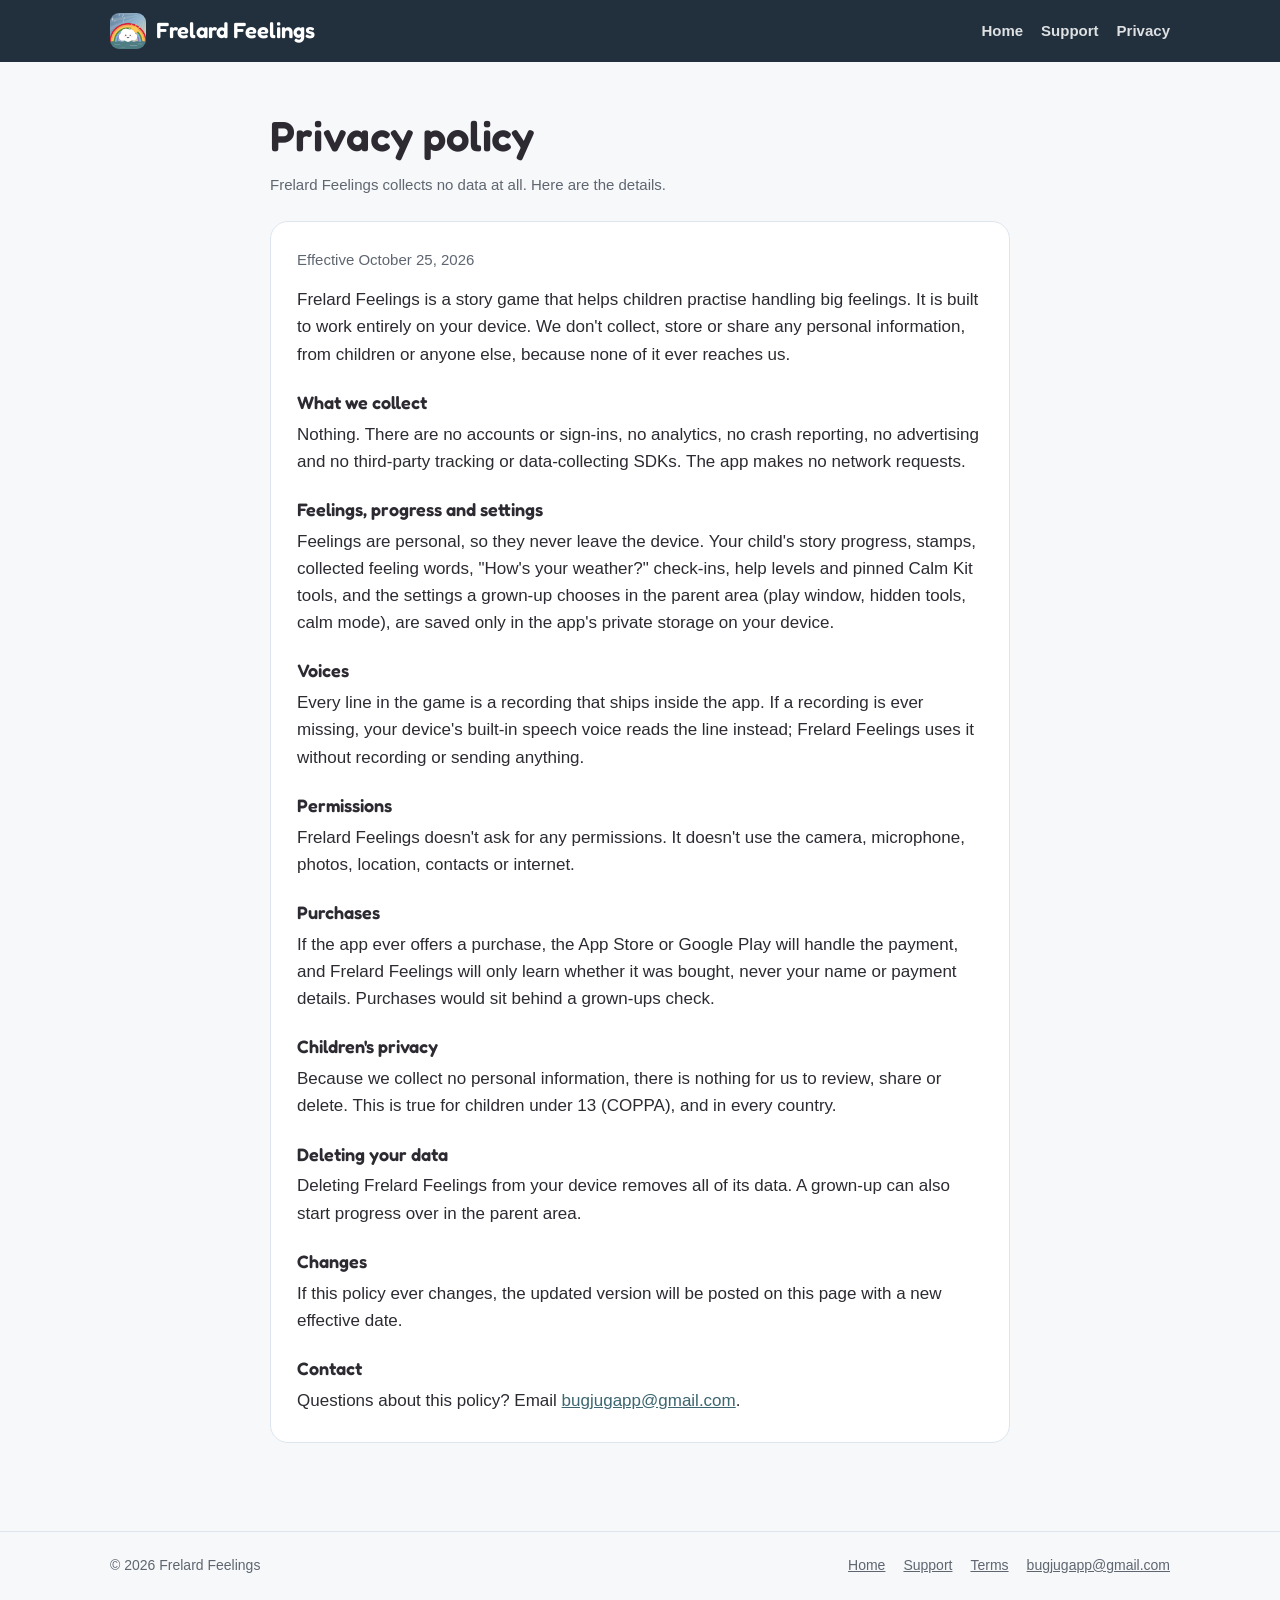
==== privacy.html @ e85bdfd3 "Frelard Feelings website: home, privacy and support pages Co-Authored-By: Claude Opus 5.5 <noreply@a" ====
<!DOCTYPE html>
<html lang="en">
<head>
  <meta charset="utf-8">
  <meta name="viewport" content="width=device-width, initial-scale=1">
  <title>Frelard Feelings Privacy Policy</title>
  <meta name="description" content="Frelard Feelings' privacy policy: no data collected, no accounts, no ads, no tracking. The app never goes online, and feelings stay on your device.">
  <meta name="theme-color" content="#22303e">
  <link rel="icon" href="favicon.png">
  <link rel="apple-touch-icon" href="apple-touch-icon.png">
  <link rel="stylesheet" href="style.css">
</head>
<body>
<header class="bar">
  <div class="wrap">
    <a class="brand" href="./"><img src="img/icon.png" alt="">Frelard Feelings</a>
    <nav>
      <a class="wide" href="./">Home</a>
      <a href="support.html">Support</a>
      <a href="privacy.html">Privacy</a>
    </nav>
  </div>
</header>
<main class="doc">
  <h1>Privacy policy</h1>
  <p class="meta">Frelard Feelings collects no data at all. Here are the details.</p>

  <section id="privacy">
    <p class="meta">Effective October 25, 2026</p>
    <p>Frelard Feelings is a story game that helps children practise handling big feelings. It is
      built to work entirely on your device. We don't collect, store or share any personal
      information, from children or anyone else, because none of it ever reaches us.</p>

    <h3>What we collect</h3>
    <p>Nothing. There are no accounts or sign-ins, no analytics, no crash reporting, no advertising
      and no third-party tracking or data-collecting SDKs. The app makes no network requests.</p>

    <h3>Feelings, progress and settings</h3>
    <p>Feelings are personal, so they never leave the device. Your child's story progress, stamps,
      collected feeling words, "How's your weather?" check-ins, help levels and pinned Calm Kit
      tools, and the settings a grown-up chooses in the parent area (play window, hidden tools,
      calm mode), are saved only in the app's private storage on your device.</p>

    <h3>Voices</h3>
    <p>Every line in the game is a recording that ships inside the app. If a recording is ever
      missing, your device's built-in speech voice reads the line instead; Frelard Feelings uses it
      without recording or sending anything.</p>

    <h3>Permissions</h3>
    <p>Frelard Feelings doesn't ask for any permissions. It doesn't use the camera, microphone,
      photos, location, contacts or internet.</p>

    <h3>Purchases</h3>
    <p>If the app ever offers a purchase, the App Store or Google Play will handle the payment, and
      Frelard Feelings will only learn whether it was bought, never your name or payment details.
      Purchases would sit behind a grown-ups check.</p>

    <h3>Children's privacy</h3>
    <p>Because we collect no personal information, there is nothing for us to review, share or
      delete. This is true for children under 13 (COPPA), and in every country.</p>

    <h3>Deleting your data</h3>
    <p>Deleting Frelard Feelings from your device removes all of its data. A grown-up can also start
      progress over in the parent area.</p>

    <h3>Changes</h3>
    <p>If this policy ever changes, the updated version will be posted on this page with a new
      effective date.</p>

    <h3>Contact</h3>
    <p>Questions about this policy? Email <a href="mailto:bugjugapp@gmail.com">bugjugapp@gmail.com</a>.</p>
  </section>
</main>
<footer>
  <div class="wrap">
    <span>© 2026 Frelard Feelings</span>
    <nav>
      <a href="./">Home</a>
      <a href="support.html">Support</a>
      <a href="support.html#terms">Terms</a>
      <a href="mailto:bugjugapp@gmail.com">bugjugapp@gmail.com</a>
    </nav>
  </div>
</footer>
</body>
</html>
---- style.css ----
/* Frelard Feelings: Seattle rain-grey sky, lamp yellow, canal teal and maple red (the app's own palette). */
@font-face {
  font-family: "Fredoka";
  src: url(fonts/Fredoka-Variable.ttf) format("truetype");
  font-weight: 300 700;
  font-display: swap;
}
:root {
  --slate: #34495e;
  --slate-deep: #22303e;
  --rainy: #5e7a94;
  --sky: #7fb7e6;
  --lamp: #ffe3a3;
  --porch: #ffc857;
  --maple: #d7263d;
  --maple-dark: #9e1b2c;
  --canal: #4f7c82;
  --violet: #8e7dbe;
  --bg: #f6f8fa;
  --card: #ffffff;
  --ink: #2d2a32;
  --muted: #5f6670;
  --soft: #e7eef4;
  --line: #dde6ee;
  --link: #3c6670;
}
@media (prefers-color-scheme: dark) {
  :root {
    --bg: #141c25;
    --card: #1c2733;
    --ink: #eef2f5;
    --muted: #a9b4c0;
    --soft: #1f2d3b;
    --line: #2b3a4a;
    --link: #ffc857;
  }
}
* { box-sizing: border-box; }
html { -webkit-text-size-adjust: 100%; scroll-behavior: smooth; }
@media (prefers-reduced-motion: reduce) { html { scroll-behavior: auto; } }
body {
  margin: 0;
  background: var(--bg);
  color: var(--ink);
  font: 17px/1.6 ui-rounded, "SF Pro Rounded", -apple-system, BlinkMacSystemFont, "Segoe UI", Roboto, Helvetica, Arial, sans-serif;
}
h1, h2, h3, .brand, .kicker { font-family: "Fredoka", ui-rounded, sans-serif; }
img { max-width: 100%; display: block; }
a { color: var(--link); }
.wrap { max-width: 1100px; margin: 0 auto; padding: 0 20px; }

/* Top bar */
.bar { background: var(--slate-deep); color: #fff; }
.bar .wrap { display: flex; align-items: center; justify-content: space-between; gap: 12px; height: 62px; }
.brand { display: flex; align-items: center; gap: 10px; color: #fff; text-decoration: none; font-weight: 600; font-size: 22px; }
.brand img { width: 36px; height: 36px; border-radius: 9px; }
.bar nav { display: flex; gap: 18px; font-size: 15px; }
.bar nav a { color: #fff; opacity: .85; text-decoration: none; font-weight: 600; }
.bar nav a:hover { opacity: 1; text-decoration: underline; }

/* Hero: a soft rainy Seattle sky, with a little rain */
.hero {
  color: #fff; padding: 48px 0 56px; overflow: hidden; position: relative;
  background:
    repeating-linear-gradient(105deg, transparent 0 46px, rgba(255,255,255,.07) 46px 47px, transparent 47px 93px),
    radial-gradient(60% 40% at 18% 0%, rgba(255,255,255,.18), transparent 70%),
    radial-gradient(50% 35% at 80% 6%, rgba(255,255,255,.14), transparent 70%),
    linear-gradient(180deg, var(--slate-deep) 0%, var(--slate) 45%, var(--rainy) 100%);
}
.hero .wrap { display: grid; grid-template-columns: 1fr 1.25fr; gap: 44px; align-items: center; }
.hero-icon { width: 92px; height: 92px; border-radius: 22px; box-shadow: 0 8px 28px rgba(0,0,0,.4); margin-bottom: 18px; }
.hero h1 { font-size: clamp(38px, 5.6vw, 58px); line-height: 1.04; margin: 0 0 14px; font-weight: 600; }
.hero h1 em { font-style: normal; color: var(--lamp); }
.hero p { font-size: 19px; opacity: .94; margin: 0 0 26px; max-width: 32em; }
.cta { display: flex; flex-wrap: wrap; gap: 12px; align-items: center; }
.badge {
  display: inline-flex; align-items: center; gap: 10px; background: #000; color: #fff; min-height: 56px;
  border: 1px solid #555; border-radius: 12px; padding: 9px 18px; text-decoration: none; font-weight: 700;
}
.badge small { display: block; font-size: 11px; font-weight: 500; opacity: .8; line-height: 1.1; }
.badge span { line-height: 1.15; }
.note { font-size: 14px; opacity: .85; flex-basis: 100%; }
.device {
  background: #0c1117; border-radius: 30px; padding: 10px; box-shadow: 0 22px 60px rgba(0,0,0,.45);
  border: 1px solid rgba(255,255,255,.12);
}
.device img { border-radius: 21px; width: 100%; }

/* Pills */
.pills { list-style: none; padding: 0; margin: 48px 0 0; display: grid; grid-template-columns: repeat(auto-fit, minmax(220px, 1fr)); gap: 14px; }
.pills li { background: var(--card); border: 1px solid var(--line); border-radius: 18px; padding: 18px 20px; }
.pills strong { display: block; font-size: 18px; }
.pills .e { font-size: 26px; display: block; margin-bottom: 4px; }

/* The six weathers */
.weathers { margin: 56px 0 0; text-align: center; }
.weathers h2 { font-size: 36px; margin: 0 0 8px; font-weight: 600; }
.weathers > p { color: var(--muted); max-width: 40em; margin: 0 auto 24px; }
.weathers ul { list-style: none; padding: 0; margin: 0; display: grid; grid-template-columns: repeat(auto-fit, minmax(160px, 1fr)); gap: 12px; text-align: left; }
.weathers li { background: var(--card); border: 1px solid var(--line); border-radius: 18px; padding: 14px 16px; }
.weathers li strong { display: block; font-family: "Fredoka", ui-rounded, sans-serif; font-size: 19px; font-weight: 600; }
.weathers li .e { font-size: 28px; }

/* Feature rows: copy beside one landscape screenshot */
.feature { display: grid; grid-template-columns: 1fr 1.3fr; gap: 48px; align-items: center; padding: 64px 0; border-bottom: 1px solid var(--line); }
.feature.flip > figure { order: -1; }
.feature h2 { font-size: 36px; line-height: 1.12; margin: 0 0 12px; font-weight: 600; }
.kicker { color: var(--canal); font-weight: 600; letter-spacing: .08em; text-transform: uppercase; font-size: 15px; margin: 0 0 6px; }
@media (prefers-color-scheme: dark) { .kicker { color: var(--porch); } }
.feature ul { padding-left: 20px; margin: 12px 0 0; }
.feature li { margin-bottom: 8px; }
.feature figure { margin: 0; display: grid; gap: 14px; }
.shot { border-radius: 18px; border: 1px solid var(--line); box-shadow: 0 12px 34px rgba(34,48,62,.18); width: 100%; }
.shot.small { width: 78%; justify-self: end; margin-top: -18%; position: relative; border: 4px solid var(--bg); }

/* Grown-ups */
.grownups { padding: 64px 0 24px; }
.grownups h2 { font-size: 36px; margin: 0 0 8px; font-weight: 600; text-align: center; }
.grownups > p { text-align: center; max-width: 40em; margin: 0 auto 28px; color: var(--muted); }
.cards { display: grid; grid-template-columns: repeat(auto-fit, minmax(280px, 1fr)); gap: 16px; }
.card { background: var(--card); border: 1px solid var(--line); border-radius: 18px; padding: 22px 22px 10px; }
.card h3 { margin: 0 0 6px; font-size: 20px; font-weight: 600; }
.card p { margin: 0 0 12px; }

/* Closing */
.closing { background: var(--soft); border-radius: 28px; padding: 40px 28px; text-align: center; margin: 40px 0 64px; }
.closing h2 { font-size: 32px; margin: 0 0 8px; font-weight: 600; }
.closing p { margin: 0 auto 8px; max-width: 38em; }
.meta { color: var(--muted); font-size: 15px; margin: 0 0 12px; }

/* Document pages */
.doc { max-width: 780px; margin: 0 auto; padding: 40px 20px 64px; }
.doc h1 { font-size: 42px; margin: 0 0 4px; font-weight: 600; }
.doc section { background: var(--card); border: 1px solid var(--line); border-radius: 18px; padding: 26px 26px 14px; margin: 24px 0; }
.doc h2 { font-size: 25px; margin: 0 0 6px; font-weight: 600; }
.doc h3 { font-size: 18px; margin: 20px 0 4px; font-weight: 600; }
.doc p, .doc ul, .doc ol { margin: 0 0 14px; }
.doc ul, .doc ol { padding-left: 22px; }
.doc li { margin-bottom: 4px; }

footer { border-top: 1px solid var(--line); color: var(--muted); font-size: 14px; }
footer .wrap { display: flex; flex-wrap: wrap; gap: 8px 20px; justify-content: space-between; padding-top: 22px; padding-bottom: 32px; }
footer nav { display: flex; flex-wrap: wrap; gap: 6px 18px; }
footer a { color: var(--muted); }
.fine { flex-basis: 100%; font-size: 12.5px; }

@media (max-width: 820px) {
  .bar nav { gap: 12px; font-size: 14px; }
  .bar nav .wide { display: none; }
  .hero { padding: 32px 0 40px; }
  .hero .wrap { grid-template-columns: 1fr; gap: 28px; }
  .device { border-radius: 20px; padding: 6px; }
  .device img { border-radius: 15px; }
  .feature { grid-template-columns: 1fr; gap: 24px; padding: 44px 0; }
  .feature.flip > figure { order: 0; }
  .feature h2, .grownups h2, .weathers h2 { font-size: 29px; }
  .doc section { padding: 20px 18px 8px; }
}

/* Grid children may shrink below their content's width (long words, big images). */
.hero .wrap > *, .feature > *, .cards > *, .pills > *, .weathers li { min-width: 0; }
.hero h1 { overflow-wrap: break-word; }
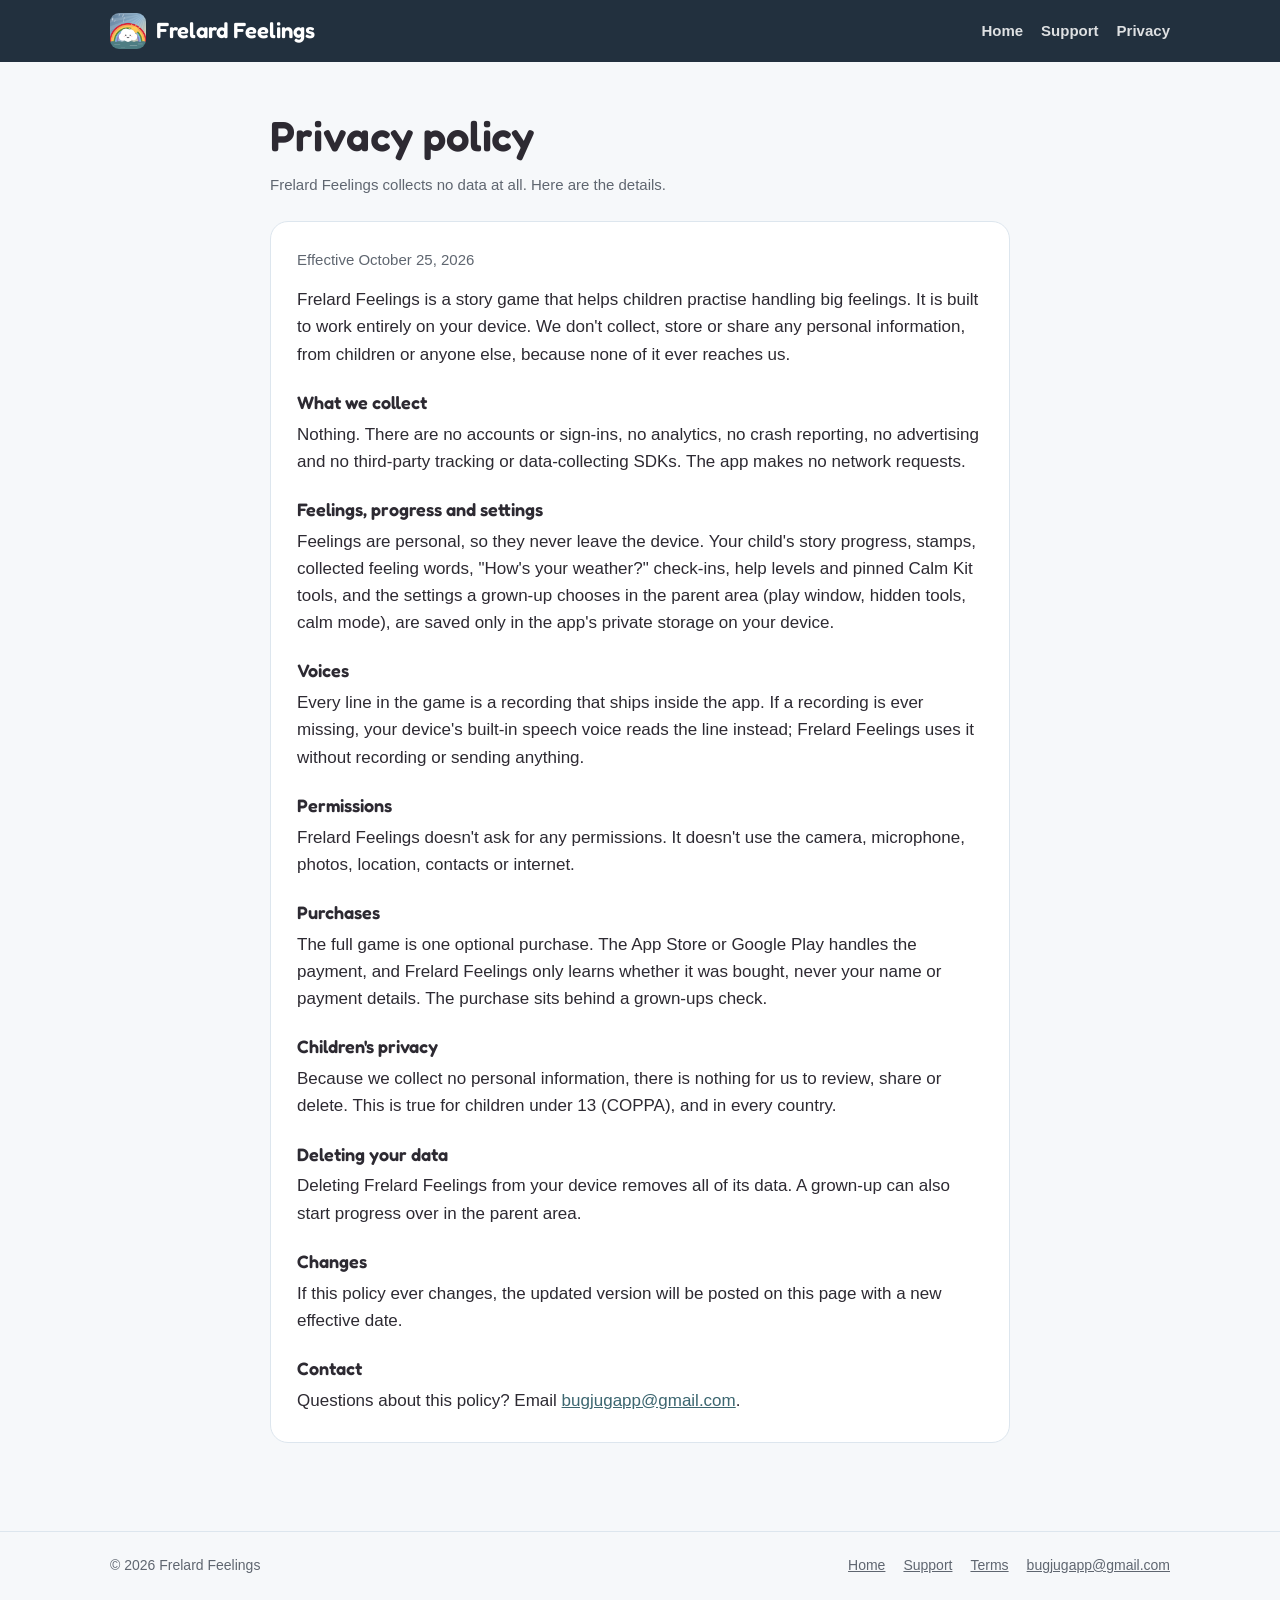
==== commit 281419ef: "Say what it costs: free to try, then $4.99 once Co-Authored-By: Claude Opus 5.5 <noreply@anthropic.c" ====
--- a/privacy.html
+++ b/privacy.html
@@ -51,9 +51,9 @@
       photos, location, contacts or internet.</p>
 
     <h3>Purchases</h3>
-    <p>If the app ever offers a purchase, the App Store or Google Play will handle the payment, and
-      Frelard Feelings will only learn whether it was bought, never your name or payment details.
-      Purchases would sit behind a grown-ups check.</p>
+    <p>The full game is one optional purchase. The App Store or Google Play handles the payment, and
+      Frelard Feelings only learns whether it was bought, never your name or payment details. The
+      purchase sits behind a grown-ups check.</p>
 
     <h3>Children's privacy</h3>
     <p>Because we collect no personal information, there is nothing for us to review, share or
--- a/style.css
+++ b/style.css
@@ -113,6 +113,19 @@
 .shot { border-radius: 18px; border: 1px solid var(--line); box-shadow: 0 12px 34px rgba(34,48,62,.18); width: 100%; }
 .shot.small { width: 78%; justify-self: end; margin-top: -18%; position: relative; border: 4px solid var(--bg); }
 
+/* The video and its four steps */
+.watch { margin: 16px 0 0; font-size: 17px; }
+.watch a { color: var(--lamp); font-weight: 700; }
+.ad { padding: 56px 0 8px; }
+.ad-head { text-align: center; margin-bottom: 20px; }
+.ad h2 { font-size: 36px; line-height: 1.12; margin: 0; font-weight: 600; }
+.ad video { width: 100%; max-width: 960px; height: auto; aspect-ratio: 16 / 9; margin: 0 auto; display: block; border-radius: 22px; background: var(--slate-deep); box-shadow: 0 18px 48px rgba(34,48,62,.3); }
+.steps { list-style: none; padding: 0; margin: 26px auto 0; max-width: 960px; display: grid; grid-template-columns: repeat(4, minmax(0, 1fr)); gap: 16px; counter-reset: step; }
+.steps li { font-size: 15px; line-height: 1.45; color: var(--muted); counter-increment: step; }
+.steps img { width: 100%; aspect-ratio: 16 / 9; object-fit: cover; border-radius: 12px; border: 1px solid var(--line); margin-bottom: 8px; }
+.steps strong { display: block; color: var(--ink); font-size: 17px; font-family: "Fredoka", ui-rounded, sans-serif; font-weight: 600; }
+.steps strong::before { content: counter(step) ". "; color: var(--maple); }
+
 /* Grown-ups */
 .grownups { padding: 64px 0 24px; }
 .grownups h2 { font-size: 36px; margin: 0 0 8px; font-weight: 600; text-align: center; }
@@ -153,10 +166,13 @@
   .device img { border-radius: 15px; }
   .feature { grid-template-columns: 1fr; gap: 24px; padding: 44px 0; }
   .feature.flip > figure { order: 0; }
-  .feature h2, .grownups h2, .weathers h2 { font-size: 29px; }
+  .feature h2, .grownups h2, .weathers h2, .ad h2 { font-size: 29px; }
+  .ad { padding-top: 40px; }
+  .ad video { border-radius: 14px; }
+  .steps { grid-template-columns: repeat(2, minmax(0, 1fr)); }
   .doc section { padding: 20px 18px 8px; }
 }
 
 /* Grid children may shrink below their content's width (long words, big images). */
-.hero .wrap > *, .feature > *, .cards > *, .pills > *, .weathers li { min-width: 0; }
+.hero .wrap > *, .feature > *, .cards > *, .pills > *, .weathers li, .steps > * { min-width: 0; }
 .hero h1 { overflow-wrap: break-word; }
